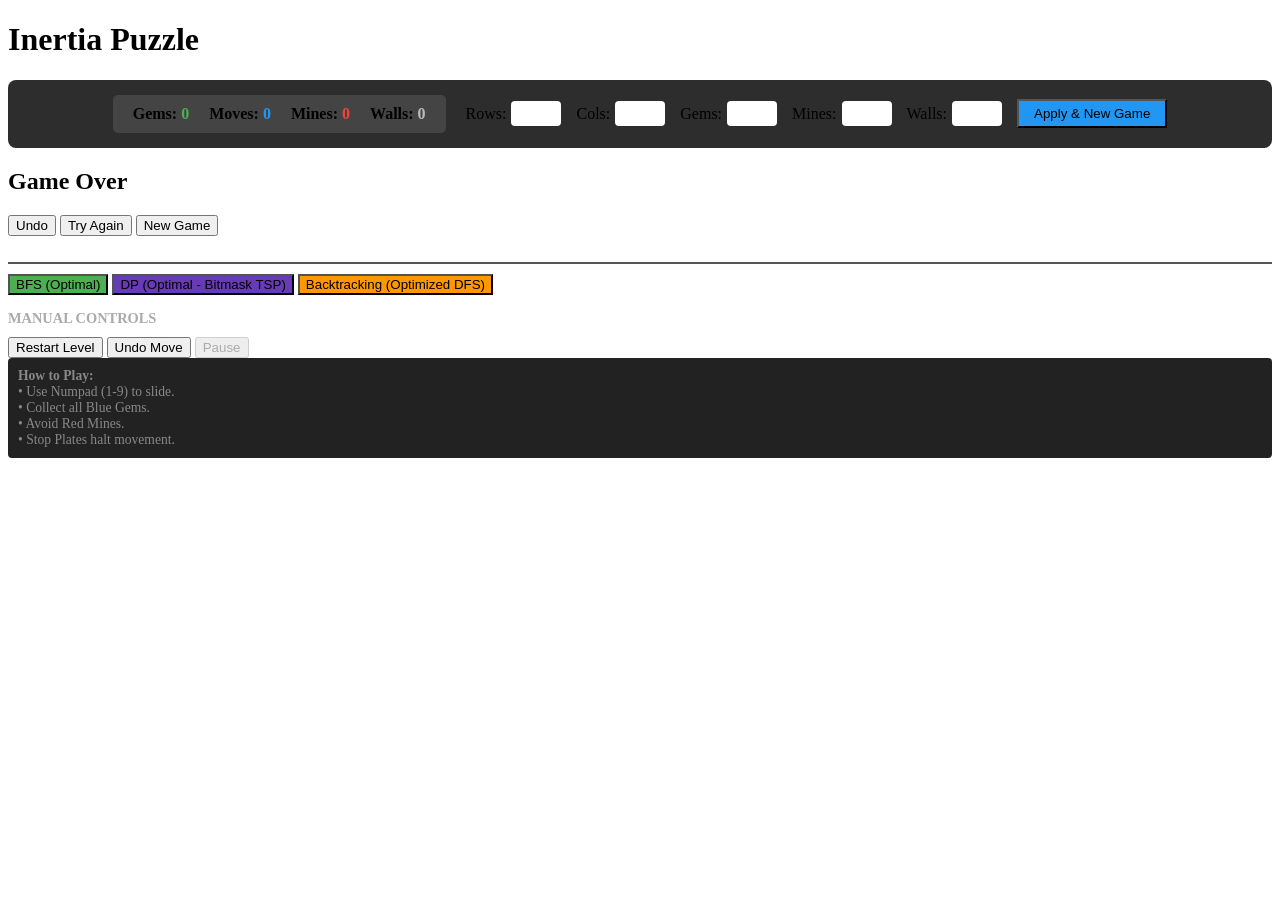
==== InertiaGame/index.html @ 53147bf0 "Update project" ====
<!DOCTYPE html>
<html lang="en">

<head>
    <meta charset="UTF-8">
    <title>Inertia Game</title>
    <link rel="stylesheet" href="style.css">
</head>

<body>
    <div class="app-container">
        <h1>Inertia Puzzle</h1>

        <div class="top-bar"
            style="display: flex; gap: 20px; align-items: center; background: #2d2d2d; padding: 15px; border-radius: 8px; margin-bottom: 20px; flex-wrap: wrap; justify-content: center;">

            <!-- Stats -->
            <div class="info-box"
                style="display: flex; gap: 20px; font-weight: bold; background: #444; padding: 10px 20px; border-radius: 5px;">
                <div>Gems: <span id="gemsDisplay" style="color: #4CAF50;">0</span></div>
                <div>Moves: <span id="movesDisplay" style="color: #2196F3;">0</span></div>
                <div>Mines: <span id="minesDisplay" style="color: #f44336;">0</span></div>
                <div>Walls: <span id="wallsDisplay" style="color: #bbb;">0</span></div>
            </div>

            <!-- Settings -->
            <div class="settings-box" style="display:flex; gap:15px; align-items: center;">
                <div style="display:flex; align-items: center; gap: 5px;">
                    <label>Rows:</label> <input id="inRows" type="number" min="5" max="20"
                        style="width:40px; padding: 5px; border-radius: 4px; border:none;">
                </div>
                <div style="display:flex; align-items: center; gap: 5px;">
                    <label>Cols:</label> <input id="inCols" type="number" min="5" max="30"
                        style="width:40px; padding: 5px; border-radius: 4px; border:none;">
                </div>
                <div style="display:flex; align-items: center; gap: 5px;">
                    <label>Gems:</label> <input id="inGems" type="number" min="1" max="50"
                        style="width:40px; padding: 5px; border-radius: 4px; border:none;">
                </div>
                <!-- Hidden advanced settings behind a summary detail or keep simple? Let's keep them visible but compact -->
                <div style="display:flex; align-items: center; gap: 5px;">
                    <label>Mines:</label> <input id="inMines" type="number" min="0" max="50"
                        style="width:40px; padding: 5px; border-radius: 4px; border:none;">
                </div>
                <div style="display:flex; align-items: center; gap: 5px;">
                    <label>Walls:</label> <input id="inWalls" type="number" min="0" max="100"
                        style="width:40px; padding: 5px; border-radius: 4px; border:none;">
                </div>
                <button onclick="startNewGame()" style="padding: 5px 15px; background: #2196f3;">Apply & New
                    Game</button>
            </div>
        </div>

        <div class="game-layout">
            <!-- Game Board -->
            <div id="gameContainer" class="game-container">
                <!-- Grid items will be added here by JS -->
                <div id="player" class="player"></div>

                <div id="overlay" class="overlay">
                    <h2 id="msg">Game Over</h2>
                    <button onclick="undoMove()">Undo</button>
                    <button onclick="restartLevel()">Try Again</button>
                    <button onclick="startNewGame()">New Game</button>
                </div>
            </div>

            <!-- Side Panel (Actions Only) -->
            <div class="panel" style="justify-content: flex-start;">

                <h3
                    style="margin: 0 0 10px 0; color: #fff; font-size: 1.1rem; text-transform: uppercase; border-bottom: 2px solid #555; padding-bottom: 5px;">
                    Algorithm Controls</h3>

                <button onclick="solveGame()" id="solveBtn" style="background-color: #4CAF50;">BFS (Optimal)</button>
                <button onclick="solveGameDP()" id="solveDpBtn" style="background-color: #673AB7;">DP (Optimal - Bitmask
                    TSP)</button>
                <button onclick="solveGameBacktracking()" id="solveBacktrackBtn"
                    style="background-color: #FF9800;">Backtracking (Optimized DFS)</button>
                <button onclick="solveGameDNC()" id="solveDncBtn"
                    style="background-color: #009688; display:none;">Divide & Conquer (Merge+Quick Sort)</button>
                <button onclick="solveGameSorted()" id="solveSortedBtn"
                    style="background-color: #f44336; display:none;">Greedy (Quick Sort)</button>

                <h3 style="margin: 15px 0 10px 0; color: #aaa; font-size: 0.9rem; text-transform: uppercase;">Manual
                    Controls</h3>
                <button onclick="restartLevel()">Restart Level</button>
                <button onclick="undoMove()">Undo Move</button>
                <button onclick="togglePause()" id="pauseBtn" disabled>Pause</button>

                <div
                    style="margin-top: auto; font-size: 0.85rem; color: #888; background: #222; padding: 10px; border-radius: 4px;">
                    <strong>How to Play:</strong><br>
                    • Use Numpad (1-9) to slide.<br>
                    • Collect all Blue Gems.<br>
                    • Avoid Red Mines.<br>
                    • Stop Plates halt movement.
                </div>
            </div>
        </div>
    </div>

    <script src="script.js"></script>
    <script src="solvers.js"></script>
    <script src="dp_solver.js"></script>
    <script src="backtracking_solver.js"></script>
</body>

</html>
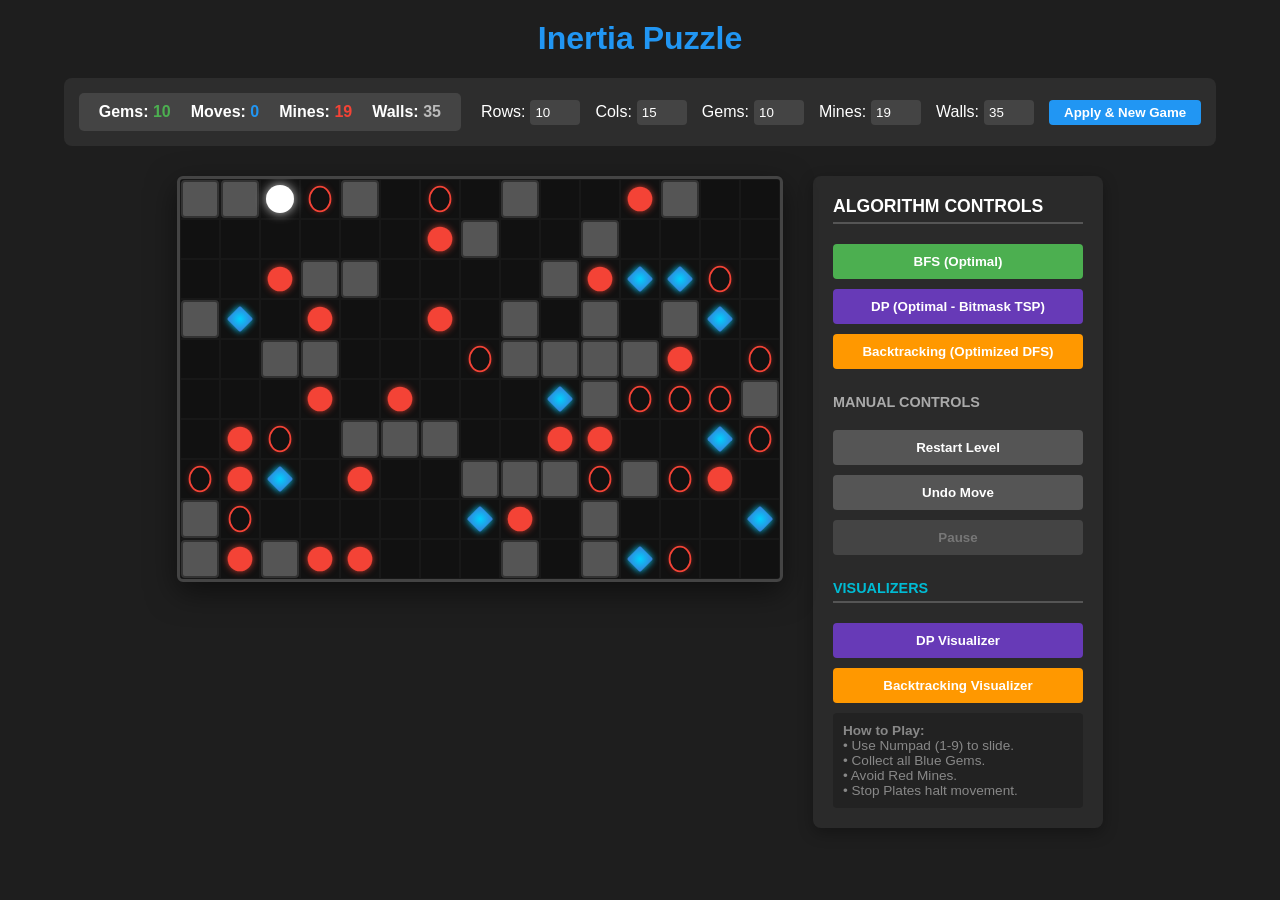
==== commit 9e36aca3: "add new feature" ====
--- a/InertiaGame/index.html
+++ b/InertiaGame/index.html
@@ -88,6 +88,14 @@
                 <button onclick="undoMove()">Undo Move</button>
                 <button onclick="togglePause()" id="pauseBtn" disabled>Pause</button>
 
+                <h3
+                    style="margin: 15px 0 10px 0; color: #00bcd4; font-size: 0.9rem; text-transform: uppercase; border-bottom: 2px solid #555; padding-bottom: 5px;">
+                    Visualizers</h3>
+                <button onclick="window.open('visulaizer/dp_presentation.html', '_blank')"
+                    style="background-color: #673AB7;">DP Visualizer</button>
+                <button onclick="window.open('visulaizer/backtracking_presentation.html', '_blank')"
+                    style="background-color: #FF9800;">Backtracking Visualizer</button>
+
                 <div
                     style="margin-top: auto; font-size: 0.85rem; color: #888; background: #222; padding: 10px; border-radius: 4px;">
                     <strong>How to Play:</strong><br>
--- a/InertiaGame/style.css
+++ b/InertiaGame/style.css
@@ -0,0 +1,188 @@
+body {
+    margin: 0;
+    padding: 0;
+    background-color: #1e1e1e;
+    color: #ffffff;
+    font-family: 'Segoe UI', Tahoma, Geneva, Verdana, sans-serif;
+    display: flex;
+    justify-content: center;
+}
+
+.app-container {
+    display: flex;
+    flex-direction: column;
+    align-items: center;
+    width: 100%;
+    max-width: 1200px;
+    padding: 20px;
+}
+
+h1 {
+    margin-top: 0;
+    color: #2196F3;
+}
+
+.game-layout {
+    display: flex;
+    gap: 30px;
+    margin-top: 10px;
+    align-items: flex-start;
+    justify-content: center;
+    flex-wrap: wrap;
+    /* responsive */
+}
+
+/* The core grid container */
+.game-container {
+    position: relative;
+    background-color: #111;
+    border: 3px solid #444;
+    border-radius: 6px;
+    overflow: hidden;
+    box-shadow: 0 10px 30px rgba(0, 0, 0, 0.5);
+}
+
+/* Individual Cell (Positioned Absolute by JS) */
+.cell {
+    position: absolute;
+    width: 40px;
+    height: 40px;
+    box-sizing: border-box;
+    display: flex;
+    justify-content: center;
+    align-items: center;
+    border: 1px solid rgba(255, 255, 255, 0.03);
+    /* subtle grid lines */
+}
+
+/* Grid Entities */
+.wall,
+.stop,
+.mine,
+.gem {
+    width: 100%;
+    height: 100%;
+}
+
+.wall {
+    background-color: #555;
+    border: 2px solid #333;
+    border-radius: 4px;
+    box-sizing: border-box;
+}
+
+.stop {
+    background-color: transparent;
+    border: 3px solid #f44336;
+    border-radius: 50%;
+    transform: scale(0.6);
+    box-shadow: 0 0 10px rgba(244, 67, 54, 0.3);
+}
+
+.mine {
+    background-color: #f44336;
+    border-radius: 50%;
+    transform: scale(0.65);
+    box-shadow: 0 0 12px rgba(244, 67, 54, 0.8);
+}
+
+.gem {
+    background: radial-gradient(circle, #00d2ff, #3a7bd5);
+    border-radius: 10%;
+    transform: scale(0.5) rotate(45deg);
+    box-shadow: 0 0 15px #00d2ff;
+}
+
+.player {
+    position: absolute;
+    width: 40px;
+    height: 40px;
+    background-color: #ffffff;
+    border-radius: 50%;
+    transform: scale(0.7);
+    transition: left 0.12s linear, top 0.12s linear;
+    z-index: 10;
+    box-shadow: 0 0 15px rgba(255, 255, 255, 0.8);
+}
+
+/* Overlay for Game Over/Win */
+.overlay {
+    position: absolute;
+    top: 0;
+    left: 0;
+    right: 0;
+    bottom: 0;
+    background: rgba(0, 0, 0, 0.85);
+    display: none;
+    /* Flex when active */
+    flex-direction: column;
+    justify-content: center;
+    align-items: center;
+    z-index: 20;
+}
+
+.overlay h2 {
+    font-size: 3rem;
+    margin-bottom: 20px;
+    text-shadow: 0 0 15px rgba(255, 255, 255, 0.2);
+}
+
+.overlay button {
+    margin: 8px;
+    width: 150px;
+    font-size: 1.1rem;
+    padding: 12px;
+}
+
+/* Side Panel */
+.panel {
+    display: flex;
+    flex-direction: column;
+    gap: 10px;
+    background-color: #2a2a2a;
+    padding: 20px;
+    border-radius: 8px;
+    width: 250px;
+    box-shadow: 0 5px 15px rgba(0, 0, 0, 0.3);
+}
+
+/* Basic Button Styles */
+button {
+    padding: 10px 15px;
+    border: none;
+    border-radius: 4px;
+    background-color: #555;
+    color: white;
+    cursor: pointer;
+    font-weight: bold;
+    transition: all 0.2s;
+    font-family: inherit;
+}
+
+button:hover {
+    filter: brightness(1.2);
+    transform: translateY(-1px);
+}
+
+button:active {
+    transform: translateY(1px);
+}
+
+button:disabled {
+    background-color: #444 !important;
+    cursor: not-allowed;
+    color: #777;
+    transform: none;
+    filter: none;
+}
+
+/* Inputs styling */
+input[type="number"] {
+    background: #444;
+    color: #fff;
+    outline: none;
+}
+
+input[type="number"]:focus {
+    border: 1px solid #2196F3 !important;
+}
